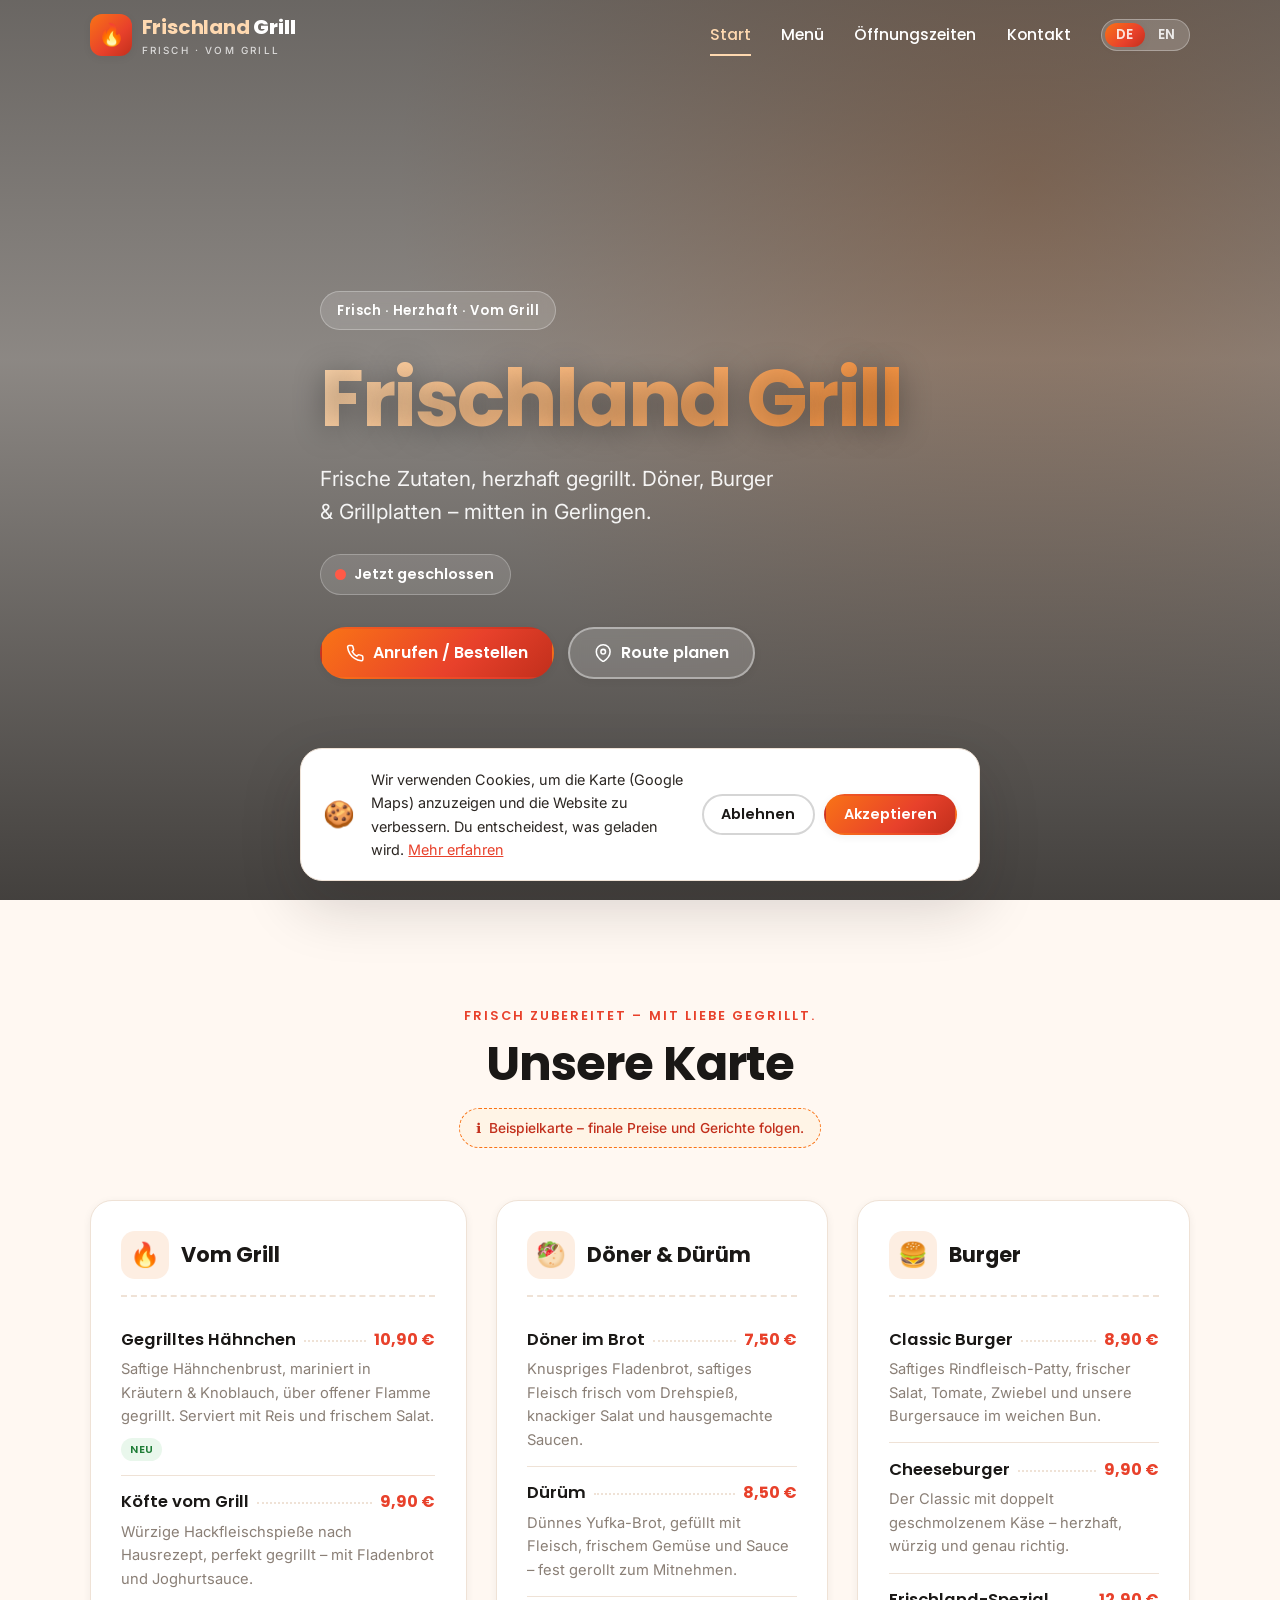
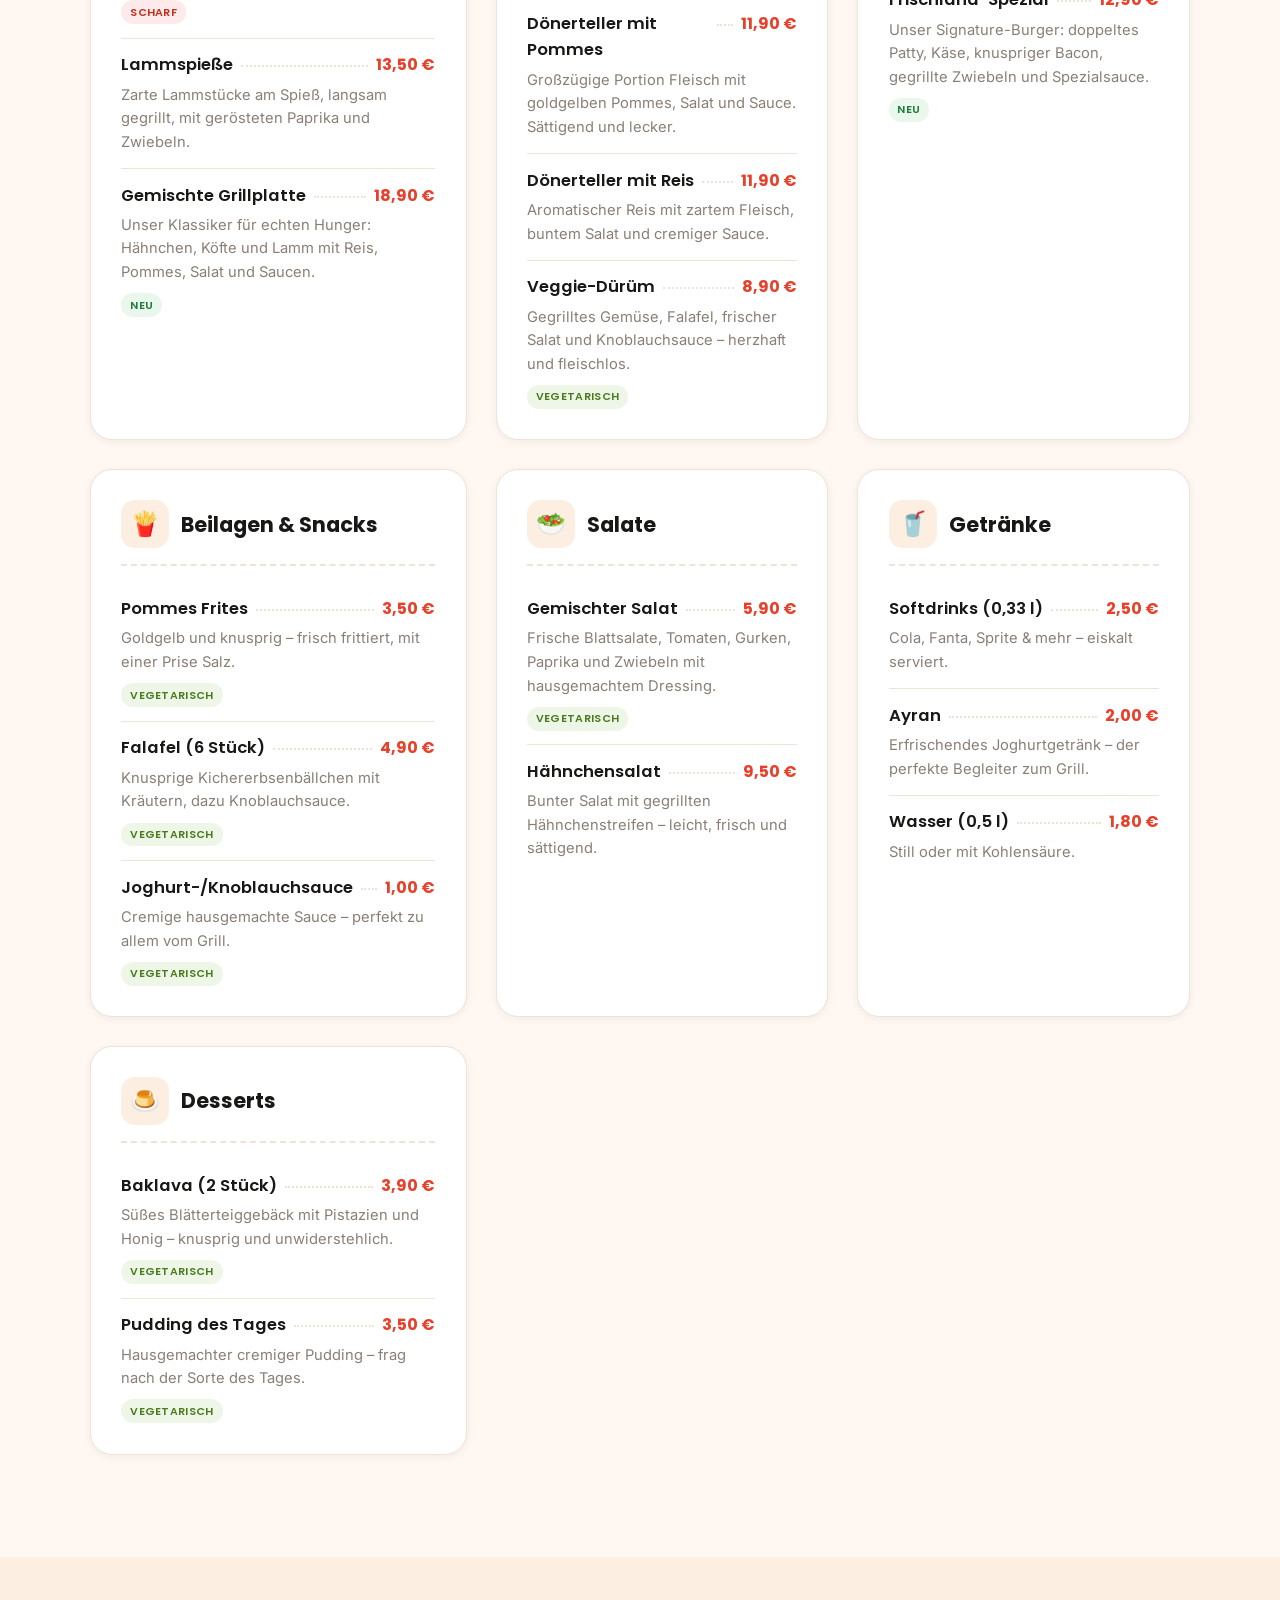
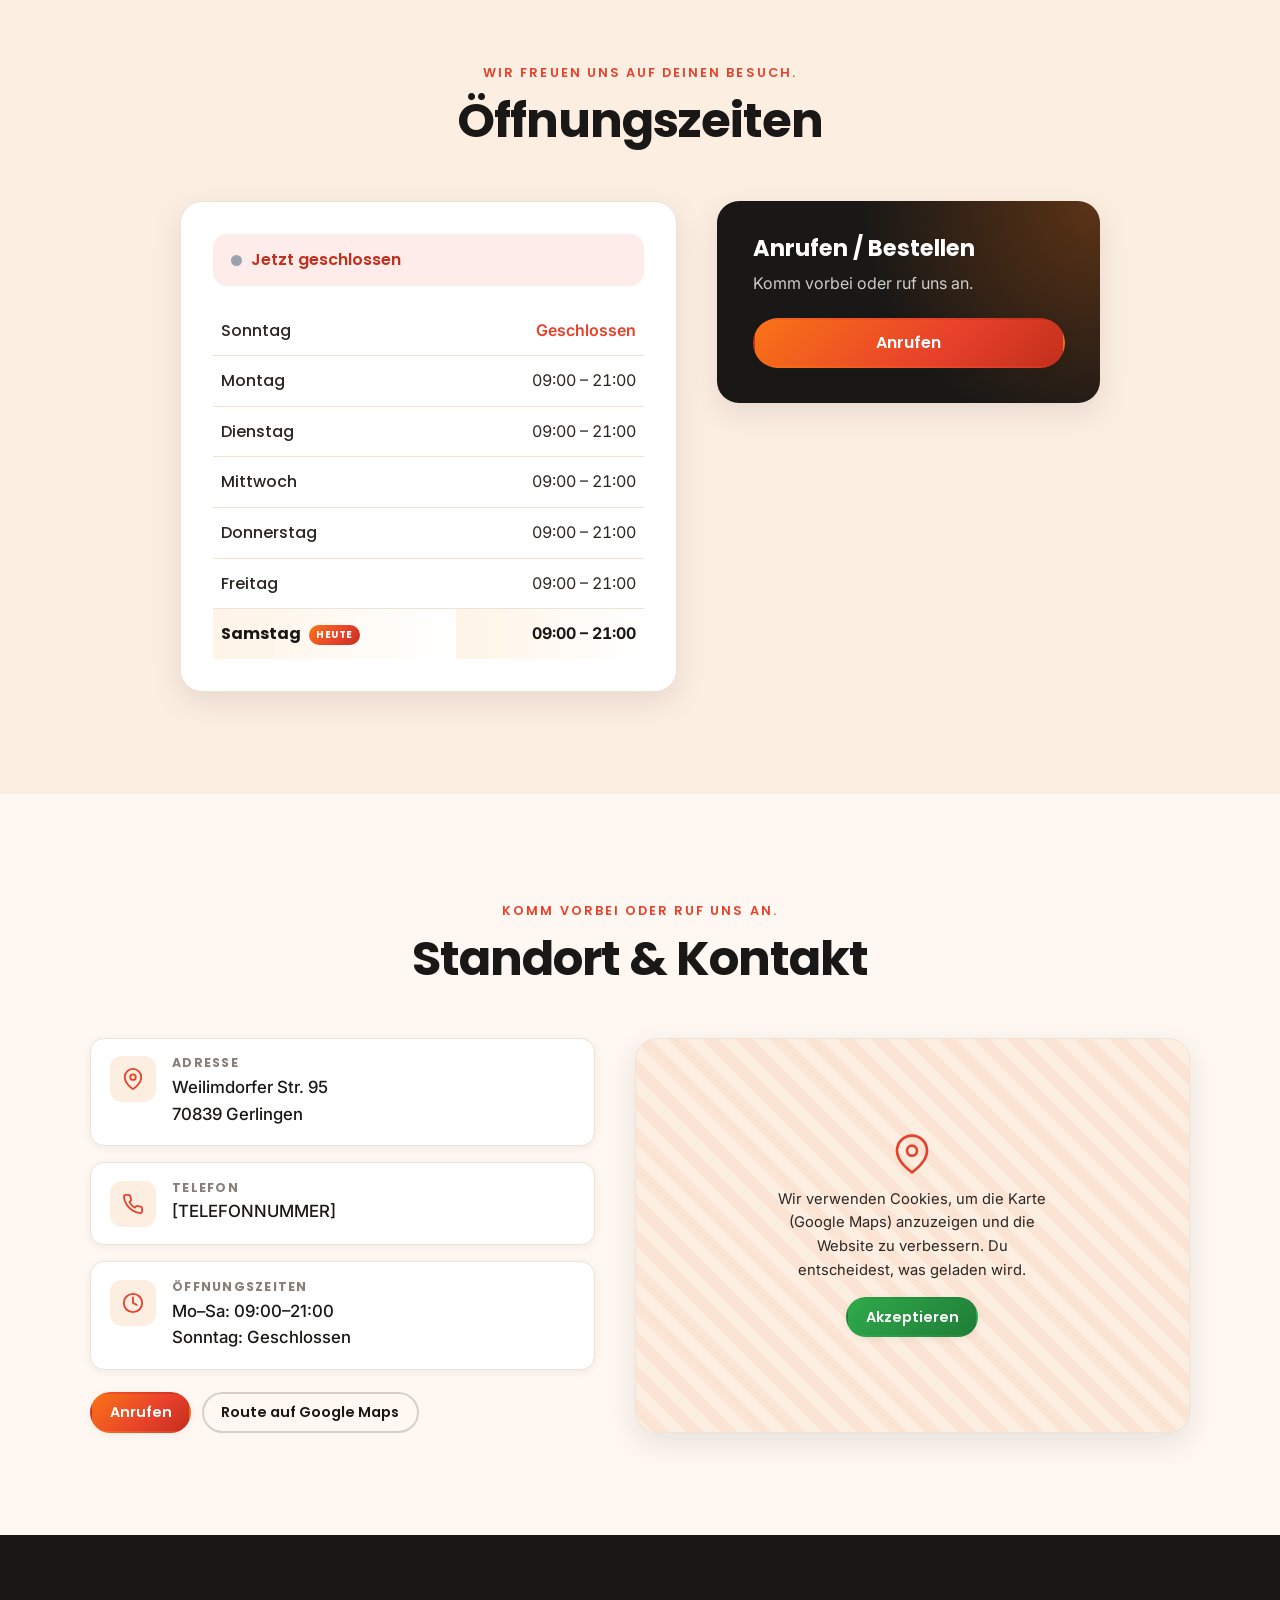
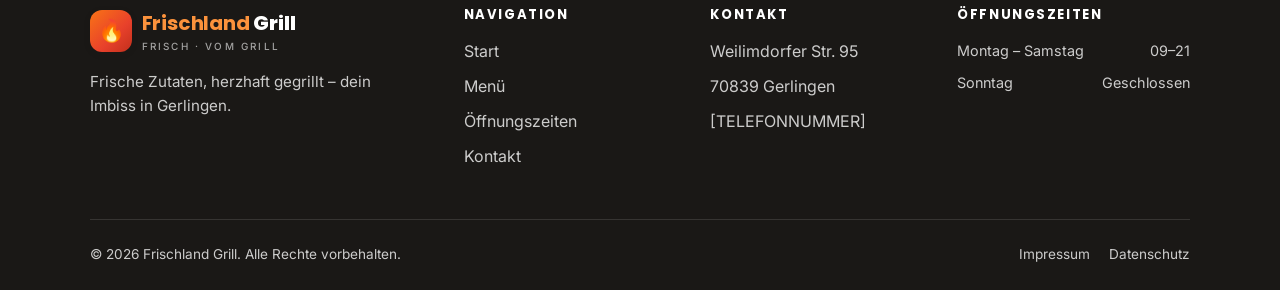
==== index.html @ 5d2b7623 "feat: Frischland Grill One-Page-Website (DE/EN, Menü, Öffnungszeiten, Kontakt, Cookie-Banner)" ====
<!DOCTYPE html>
<html lang="de">
  <head>
    <meta charset="UTF-8" />
    <meta name="viewport" content="width=device-width, initial-scale=1.0" />
    <title>Frischland Grill – Frisch & herzhaft vom Grill in Gerlingen</title>
    <meta
      name="description"
      content="Frischland Grill in Gerlingen – frische Zutaten, herzhaft gegrillt. Döner, Burger & Grillplatten. Jetzt entdecken, anrufen oder vorbeikommen."
    />
    <meta name="theme-color" content="#1a1816" />

    <!-- Open Graph -->
    <meta property="og:title" content="Frischland Grill – Gerlingen" />
    <meta
      property="og:description"
      content="Frische Zutaten, herzhaft gegrillt. Döner, Burger & Grillplatten in Gerlingen."
    />
    <meta property="og:type" content="restaurant" />

    <!-- Favicon (Platzhalter-Emoji) -->
    <link
      rel="icon"
      href="data:image/svg+xml,<svg xmlns='http://www.w3.org/2000/svg' viewBox='0 0 100 100'><text y='.9em' font-size='90'>🔥</text></svg>"
    />

    <!-- Fonts -->
    <link rel="preconnect" href="https://fonts.googleapis.com" />
    <link rel="preconnect" href="https://fonts.gstatic.com" crossorigin />
    <link
      href="https://fonts.googleapis.com/css2?family=Poppins:wght@500;600;700;800&family=Inter:wght@400;500;600&display=swap"
      rel="stylesheet"
    />

    <link rel="stylesheet" href="css/styles.css" />
  </head>
  <body>
    <!-- ============================ NAVBAR ============================ -->
    <header class="navbar" id="navbar">
      <div class="navbar__inner">
        <!-- Logo-Platzhalter: später durch <img src="assets/logo/frischland-grill.svg"> ersetzen -->
        <a href="#start" class="brand" aria-label="Frischland Grill – Startseite">
          <span class="brand__mark" aria-hidden="true">🔥</span>
          <span class="brand__text">
            <strong>Frischland</strong> Grill
            <small>Frisch · Vom Grill</small>
          </span>
        </a>

        <div class="nav__menu">
          <nav class="nav-links" id="nav-links" aria-label="Hauptnavigation">
            <a href="#start" class="nav-link" data-spy data-i18n="nav.start">Start</a>
            <a href="#menu" class="nav-link" data-spy data-i18n="nav.menu">Menü</a>
            <a href="#oeffnungszeiten" class="nav-link" data-spy data-i18n="nav.hours">Öffnungszeiten</a>
            <a href="#kontakt" class="nav-link" data-spy data-i18n="nav.contact">Kontakt</a>

            <!-- Sprach-Toggle -->
            <div
              class="lang-switch"
              role="group"
              data-i18n-attr="aria-label:nav.langLabel"
              aria-label="Sprache wechseln"
            >
              <button type="button" class="lang-btn" data-lang-btn="de" aria-pressed="true">DE</button>
              <button type="button" class="lang-btn" data-lang-btn="en" aria-pressed="false">EN</button>
            </div>
          </nav>

          <button
            type="button"
            class="nav-toggle"
            id="nav-toggle"
            aria-expanded="false"
            aria-controls="nav-links"
            data-i18n-attr="aria-label:nav.menuToggle"
            aria-label="Menü öffnen"
          >
            <span></span><span></span><span></span>
          </button>
        </div>
      </div>
    </header>

    <main>
      <!-- ============================ HERO ============================ -->
      <section class="hero" id="start">
        <div class="hero__bg" role="img" aria-label="Saftiges Grillfleisch über offener Flamme"></div>
        <div class="hero__overlay"></div>

        <div class="container hero__inner">
          <span class="hero__badge" data-i18n="hero.badge">Frisch · Herzhaft · Vom Grill</span>
          <h1 class="hero__title">
            <span data-i18n="hero.title">Frischland Grill</span>
          </h1>
          <p class="hero__subtitle" data-i18n="hero.subtitle">
            Frische Zutaten, herzhaft gegrillt. Döner, Burger & Grillplatten – mitten in Gerlingen.
          </p>

          <!-- Live-Status -->
          <div class="status-pill is-closed" data-live-status>
            <span class="status-dot" aria-hidden="true"></span>
            <span class="status-label">Status</span>
          </div>

          <div class="hero__actions">
            <a href="tel:" class="btn btn--fire" data-phone-link>
              <svg class="btn__icon" viewBox="0 0 24 24" fill="none" stroke="currentColor" stroke-width="2" stroke-linecap="round" stroke-linejoin="round" aria-hidden="true">
                <path d="M22 16.92v3a2 2 0 0 1-2.18 2 19.79 19.79 0 0 1-8.63-3.07 19.5 19.5 0 0 1-6-6 19.79 19.79 0 0 1-3.07-8.67A2 2 0 0 1 4.11 2h3a2 2 0 0 1 2 1.72c.13.96.36 1.9.7 2.81a2 2 0 0 1-.45 2.11L8.09 9.91a16 16 0 0 0 6 6l1.27-1.27a2 2 0 0 1 2.11-.45c.91.34 1.85.57 2.81.7A2 2 0 0 1 22 16.92z"/>
              </svg>
              <span data-i18n="hero.callBtn">Anrufen / Bestellen</span>
            </a>
            <a href="#" class="btn btn--light" data-maps-link target="_blank" rel="noopener">
              <svg class="btn__icon" viewBox="0 0 24 24" fill="none" stroke="currentColor" stroke-width="2" stroke-linecap="round" stroke-linejoin="round" aria-hidden="true">
                <path d="M21 10c0 7-9 13-9 13s-9-6-9-13a9 9 0 0 1 18 0z"/>
                <circle cx="12" cy="10" r="3"/>
              </svg>
              <span data-i18n="hero.routeBtn">Route planen</span>
            </a>
          </div>
        </div>

        <a href="#menu" class="hero__scroll" aria-hidden="true">⌄</a>
      </section>

      <!-- ============================ MENU ============================ -->
      <section class="section" id="menu">
        <div class="container">
          <div class="section__head" data-reveal>
            <span class="section__eyebrow" data-i18n="menu.subtitle">Frisch zubereitet</span>
            <h2 class="section__title" data-i18n="menu.title">Unsere Karte</h2>
            <div>
              <span class="menu-note">
                <span aria-hidden="true">ℹ️</span>
                <span data-i18n="menu.placeholderNote">Beispielkarte – finale Preise und Gerichte folgen.</span>
              </span>
            </div>
          </div>

          <!-- Menü wird aus js/menu-data.js gerendert -->
          <div class="menu-grid" id="menu-grid"></div>
        </div>
      </section>

      <!-- ====================== OPENING HOURS ======================= -->
      <section class="section section--alt" id="oeffnungszeiten">
        <div class="container">
          <div class="section__head" data-reveal>
            <span class="section__eyebrow" data-i18n="hours.subtitle">Wir freuen uns auf dich</span>
            <h2 class="section__title" data-i18n="hours.title">Öffnungszeiten</h2>
          </div>

          <div class="hours-wrap">
            <div class="hours-card" data-reveal>
              <!-- Live-Status-Banner -->
              <div class="hours-status-banner is-closed" data-live-status>
                <span class="status-dot" aria-hidden="true"></span>
                <span class="status-label">Status</span>
              </div>

              <table class="hours-table">
                <tbody id="hours-tbody"></tbody>
              </table>
            </div>

            <aside class="hours-aside" data-reveal>
              <h3 data-i18n="hero.callBtn">Anrufen / Bestellen</h3>
              <p data-i18n="contact.subtitle">Komm vorbei oder ruf uns an.</p>
              <a href="tel:" class="btn btn--fire" data-phone-link>
                <span data-i18n="contact.callBtn">Anrufen</span>
              </a>
              <a href="#" class="btn btn--whatsapp" data-whatsapp target="_blank" rel="noopener">
                <svg class="btn__icon" viewBox="0 0 24 24" fill="currentColor" aria-hidden="true">
                  <path d="M17.5 14.4c-.3-.2-1.7-.8-2-.9-.3-.1-.5-.2-.6.2-.2.3-.7.9-.8 1-.2.2-.3.2-.6.1-.3-.2-1.2-.5-2.3-1.4-.9-.8-1.4-1.7-1.6-2-.2-.3 0-.5.1-.6l.5-.5c.1-.2.2-.3.3-.5.1-.2 0-.4 0-.5L9.3 6.9c-.2-.5-.4-.4-.6-.4h-.5c-.2 0-.5.1-.7.3-.2.3-.9.9-.9 2.2s.9 2.5 1 2.7c.1.2 1.8 2.8 4.4 3.9.6.3 1.1.4 1.5.5.6.2 1.2.2 1.6.1.5-.1 1.7-.7 1.9-1.3.2-.7.2-1.2.2-1.3-.1-.1-.3-.2-.6-.3M12 2a10 10 0 0 0-8.6 15l-1.3 4.7 4.8-1.3A10 10 0 1 0 12 2"/>
                </svg>
                <span data-i18n="contact.whatsappBtn">WhatsApp</span>
              </a>
            </aside>
          </div>
        </div>
      </section>

      <!-- ========================== CONTACT ========================= -->
      <section class="section" id="kontakt">
        <div class="container">
          <div class="section__head" data-reveal>
            <span class="section__eyebrow" data-i18n="contact.subtitle">Komm vorbei</span>
            <h2 class="section__title" data-i18n="contact.title">Standort & Kontakt</h2>
          </div>

          <div class="contact-grid">
            <div class="contact-info" data-reveal>
              <div class="contact-item">
                <span class="contact-item__icon" aria-hidden="true">
                  <svg viewBox="0 0 24 24" fill="none" stroke="currentColor" stroke-width="2" stroke-linecap="round" stroke-linejoin="round">
                    <path d="M21 10c0 7-9 13-9 13s-9-6-9-13a9 9 0 0 1 18 0z"/><circle cx="12" cy="10" r="3"/>
                  </svg>
                </span>
                <div>
                  <h4 data-i18n="contact.addressTitle">Adresse</h4>
                  <p>Weilimdorfer Str. 95<br />70839 Gerlingen</p>
                </div>
              </div>

              <div class="contact-item">
                <span class="contact-item__icon" aria-hidden="true">
                  <svg viewBox="0 0 24 24" fill="none" stroke="currentColor" stroke-width="2" stroke-linecap="round" stroke-linejoin="round">
                    <path d="M22 16.92v3a2 2 0 0 1-2.18 2 19.79 19.79 0 0 1-8.63-3.07 19.5 19.5 0 0 1-6-6 19.79 19.79 0 0 1-3.07-8.67A2 2 0 0 1 4.11 2h3a2 2 0 0 1 2 1.72c.13.96.36 1.9.7 2.81a2 2 0 0 1-.45 2.11L8.09 9.91a16 16 0 0 0 6 6l1.27-1.27a2 2 0 0 1 2.11-.45c.91.34 1.85.57 2.81.7A2 2 0 0 1 22 16.92z"/>
                  </svg>
                </span>
                <div>
                  <h4 data-i18n="contact.phoneTitle">Telefon</h4>
                  <p><a href="tel:" data-phone-link><span data-phone-text>[TELEFONNUMMER]</span></a></p>
                </div>
              </div>

              <div class="contact-item">
                <span class="contact-item__icon" aria-hidden="true">
                  <svg viewBox="0 0 24 24" fill="none" stroke="currentColor" stroke-width="2" stroke-linecap="round" stroke-linejoin="round">
                    <circle cx="12" cy="12" r="10"/><polyline points="12 6 12 12 16 14"/>
                  </svg>
                </span>
                <div>
                  <h4 data-i18n="contact.hoursTitle">Öffnungszeiten</h4>
                  <p>Mo–Sa: 09:00–21:00<br /><span data-i18n="hours.day.0">Sonntag</span>: <span data-i18n="hours.closed">Geschlossen</span></p>
                </div>
              </div>

              <div class="contact-actions">
                <a href="tel:" class="btn btn--fire btn--sm" data-phone-link>
                  <span data-i18n="contact.callBtn">Anrufen</span>
                </a>
                <a href="#" class="btn btn--whatsapp btn--sm" data-whatsapp target="_blank" rel="noopener">
                  <span data-i18n="contact.whatsappBtn">WhatsApp</span>
                </a>
                <a href="#" class="btn btn--ghost btn--sm" data-maps-link target="_blank" rel="noopener">
                  <span data-i18n="contact.routeBtn">Route auf Google Maps</span>
                </a>
              </div>
            </div>

            <!-- Karte: lädt erst nach Cookie-Zustimmung -->
            <div class="map-frame" data-reveal>
              <div
                class="map-placeholder-inner"
                id="map-placeholder"
                data-map-src="https://www.google.com/maps?q=Weilimdorfer+Str.+95,+70839+Gerlingen&output=embed"
              >
                <svg viewBox="0 0 24 24" fill="none" stroke="currentColor" stroke-width="1.6" stroke-linecap="round" stroke-linejoin="round">
                  <path d="M21 10c0 7-9 13-9 13s-9-6-9-13a9 9 0 0 1 18 0z"/><circle cx="12" cy="10" r="3"/>
                </svg>
                <p data-i18n="cookie.text">
                  Wir verwenden Cookies, um die Karte (Google Maps) anzuzeigen.
                </p>
                <button type="button" class="btn btn--fresh btn--sm" data-load-map>
                  <span data-i18n="cookie.accept">Karte laden</span>
                </button>
              </div>
            </div>
          </div>
        </div>
      </section>
    </main>

    <!-- ============================ FOOTER ============================ -->
    <footer class="footer">
      <div class="container">
        <div class="footer__grid">
          <div class="footer__col">
            <a href="#start" class="brand">
              <span class="brand__mark" aria-hidden="true">🔥</span>
              <span class="brand__text">
                <strong>Frischland</strong> Grill
                <small>Frisch · Vom Grill</small>
              </span>
            </a>
            <p class="footer__tagline" data-i18n="footer.tagline">
              Frische Zutaten, herzhaft gegrillt – dein Imbiss in Gerlingen.
            </p>
          </div>

          <div class="footer__col">
            <h4 data-i18n="footer.navTitle">Navigation</h4>
            <ul>
              <li><a href="#start" data-i18n="nav.start">Start</a></li>
              <li><a href="#menu" data-i18n="nav.menu">Menü</a></li>
              <li><a href="#oeffnungszeiten" data-i18n="nav.hours">Öffnungszeiten</a></li>
              <li><a href="#kontakt" data-i18n="nav.contact">Kontakt</a></li>
            </ul>
          </div>

          <div class="footer__col">
            <h4 data-i18n="footer.contactTitle">Kontakt</h4>
            <ul>
              <li>Weilimdorfer Str. 95</li>
              <li>70839 Gerlingen</li>
              <li><a href="tel:" data-phone-link><span data-phone-text>[TELEFONNUMMER]</span></a></li>
            </ul>
          </div>

          <div class="footer__col">
            <h4 data-i18n="footer.hoursTitle">Öffnungszeiten</h4>
            <ul class="footer__hours">
              <li><span><span data-i18n="hours.day.1">Montag</span> – <span data-i18n="hours.day.6">Samstag</span></span><span>09–21</span></li>
              <li><span data-i18n="hours.day.0">Sonntag</span><span data-i18n="hours.closed">Geschlossen</span></li>
            </ul>
          </div>
        </div>

        <div class="footer__bottom">
          <span>© <span data-year>2026</span> Frischland Grill. <span data-i18n="footer.rights">Alle Rechte vorbehalten.</span></span>
          <nav class="footer__legal-links" aria-label="Rechtliches">
            <a href="impressum.html" data-i18n="footer.imprint">Impressum</a>
            <a href="datenschutz.html" data-i18n="footer.privacy">Datenschutz</a>
          </nav>
        </div>
      </div>
    </footer>

    <!-- ========================= COOKIE BANNER ======================= -->
    <div
      class="cookie-banner"
      id="cookie-banner"
      role="dialog"
      aria-live="polite"
      aria-label="Cookie-Hinweis"
      hidden
    >
      <span class="cookie-banner__icon" aria-hidden="true">🍪</span>
      <p class="cookie-banner__text">
        <span data-i18n="cookie.text">Wir verwenden Cookies, um die Karte (Google Maps) anzuzeigen und die Website zu verbessern.</span>
        <a href="datenschutz.html" data-i18n="cookie.more">Mehr erfahren</a>
      </p>
      <div class="cookie-banner__actions">
        <button type="button" class="btn btn--ghost btn--sm" data-cookie-decline data-i18n="cookie.decline">Ablehnen</button>
        <button type="button" class="btn btn--fire btn--sm" data-cookie-accept data-i18n="cookie.accept">Akzeptieren</button>
      </div>
    </div>

    <!-- Scripts: Daten zuerst, dann Logik -->
    <script src="js/config.js"></script>
    <script src="js/translations.js"></script>
    <script src="js/menu-data.js"></script>
    <script src="js/main.js"></script>
  </body>
</html>
---- css/styles.css ----
/* =====================================================================
   FRISCHLAND GRILL – Stylesheet
   ---------------------------------------------------------------------
   Farbwelt: Feuer-Rot/Orange + frisches Grün + Anthrazit/Holzkohle
   Mobile-First, responsive, dezente Animationen.
   ===================================================================== */

/* ----------------------------- Tokens ----------------------------- */
:root {
  /* Farben */
  --fire: #e8412b;          /* kräftiges Grill-Rot */
  --fire-dark: #c22f1c;
  --ember: #f97316;         /* Orange / Glut */
  --ember-soft: #fb923c;
  --fresh: #2faa4b;         /* frisches Grün */
  --fresh-dark: #1f7d37;
  --charcoal: #1a1816;      /* Holzkohle / Anthrazit */
  --charcoal-2: #26221f;
  --ink: #2b2622;           /* Fließtext dunkel */
  --cream: #fff8f2;         /* warmer Hintergrund */
  --cream-2: #fdeee2;
  --paper: #ffffff;
  --muted: #8a7f76;
  --line: #efe2d6;

  /* Effekte */
  --grad-fire: linear-gradient(135deg, var(--ember) 0%, var(--fire) 60%, var(--fire-dark) 100%);
  --grad-fresh: linear-gradient(135deg, var(--fresh) 0%, var(--fresh-dark) 100%);
  --shadow-sm: 0 2px 8px rgba(26, 24, 22, 0.06);
  --shadow-md: 0 10px 30px rgba(26, 24, 22, 0.10);
  --shadow-lg: 0 24px 60px rgba(26, 24, 22, 0.18);

  --radius: 14px;
  --radius-lg: 22px;
  --maxw: 1180px;

  --font-display: "Poppins", system-ui, -apple-system, "Segoe UI", sans-serif;
  --font-body: "Inter", system-ui, -apple-system, "Segoe UI", Roboto, sans-serif;

  --nav-h: 70px;
}

/* ----------------------------- Reset ------------------------------ */
*,
*::before,
*::after {
  box-sizing: border-box;
}

* {
  margin: 0;
}

html {
  scroll-behavior: smooth;
  scroll-padding-top: var(--nav-h);
  -webkit-text-size-adjust: 100%;
}

body {
  font-family: var(--font-body);
  color: var(--ink);
  background: var(--cream);
  line-height: 1.6;
  overflow-x: hidden;
}

body.nav-open {
  overflow: hidden;
}

img {
  max-width: 100%;
  display: block;
}

a {
  color: inherit;
  text-decoration: none;
}

h1,
h2,
h3,
h4 {
  font-family: var(--font-display);
  line-height: 1.15;
  font-weight: 700;
  color: var(--charcoal);
}

ul {
  list-style: none;
  padding: 0;
}

:focus-visible {
  outline: 3px solid var(--ember);
  outline-offset: 2px;
  border-radius: 4px;
}

/* ----------------------------- Layout ----------------------------- */
.container {
  width: 100%;
  max-width: var(--maxw);
  margin-inline: auto;
  padding-inline: clamp(1.1rem, 4vw, 2.5rem);
}

.section {
  padding-block: clamp(3.5rem, 8vw, 6.5rem);
}

.section--alt {
  background: var(--cream-2);
}

.section__head {
  text-align: center;
  max-width: 640px;
  margin-inline: auto;
  margin-bottom: clamp(2rem, 5vw, 3.25rem);
}

.section__eyebrow {
  display: inline-block;
  font-family: var(--font-display);
  font-weight: 600;
  font-size: 0.8rem;
  letter-spacing: 0.16em;
  text-transform: uppercase;
  color: var(--fire);
  margin-bottom: 0.6rem;
}

.section__title {
  font-size: clamp(1.9rem, 5vw, 3rem);
  letter-spacing: -0.02em;
}

.section__subtitle {
  margin-top: 0.75rem;
  color: var(--muted);
  font-size: clamp(1rem, 2.4vw, 1.15rem);
}

/* ----------------------------- Buttons ---------------------------- */
.btn {
  --btn-bg: var(--charcoal);
  --btn-fg: #fff;
  display: inline-flex;
  align-items: center;
  justify-content: center;
  gap: 0.55rem;
  font-family: var(--font-display);
  font-weight: 600;
  font-size: 1rem;
  line-height: 1;
  padding: 0.95rem 1.5rem;
  border-radius: 999px;
  border: 2px solid transparent;
  background: var(--btn-bg);
  color: var(--btn-fg);
  cursor: pointer;
  transition: transform 0.18s ease, box-shadow 0.18s ease,
    background 0.18s ease, color 0.18s ease;
  box-shadow: var(--shadow-sm);
  white-space: nowrap;
}

.btn:hover {
  transform: translateY(-2px);
  box-shadow: var(--shadow-md);
}

.btn:active {
  transform: translateY(0);
}

.btn--fire {
  --btn-bg: transparent;
  background-image: var(--grad-fire);
  color: #fff;
}

.btn--fresh {
  background: var(--grad-fresh);
  color: #fff;
}

.btn--ghost {
  background: transparent;
  color: var(--charcoal);
  border-color: rgba(26, 24, 22, 0.18);
  box-shadow: none;
}

.btn--ghost:hover {
  border-color: var(--fire);
  color: var(--fire);
}

.btn--light {
  background: rgba(255, 255, 255, 0.16);
  color: #fff;
  border-color: rgba(255, 255, 255, 0.4);
  backdrop-filter: blur(6px);
}

.btn--light:hover {
  background: rgba(255, 255, 255, 0.28);
}

.btn--sm {
  padding: 0.7rem 1.1rem;
  font-size: 0.9rem;
}

.btn--whatsapp {
  background: #25d366;
  color: #fff;
}

.btn__icon {
  width: 1.15em;
  height: 1.15em;
  flex-shrink: 0;
}

/* ----------------------------- Navbar ----------------------------- */
.navbar {
  position: fixed;
  inset: 0 0 auto 0;
  height: var(--nav-h);
  z-index: 100;
  display: flex;
  align-items: center;
  transition: background 0.3s ease, box-shadow 0.3s ease;
  background: transparent;
}

.navbar.is-scrolled {
  background: rgba(255, 248, 242, 0.92);
  backdrop-filter: blur(12px);
  box-shadow: var(--shadow-sm);
  border-bottom: 1px solid var(--line);
}

.navbar__inner {
  display: flex;
  align-items: center;
  justify-content: space-between;
  width: 100%;
  max-width: var(--maxw);
  margin-inline: auto;
  padding-inline: clamp(1.1rem, 4vw, 2.5rem);
}

/* Logo-Platzhalter */
.brand {
  display: inline-flex;
  align-items: center;
  gap: 0.6rem;
  font-family: var(--font-display);
  font-weight: 800;
  font-size: 1.25rem;
  letter-spacing: -0.01em;
  color: var(--charcoal);
}

.brand__mark {
  display: grid;
  place-items: center;
  width: 42px;
  height: 42px;
  border-radius: 12px;
  background: var(--grad-fire);
  color: #fff;
  font-size: 1.35rem;
  box-shadow: var(--shadow-sm);
  flex-shrink: 0;
}

.brand__text strong {
  color: var(--fire);
}

.brand__text small {
  display: block;
  font-family: var(--font-body);
  font-weight: 500;
  font-size: 0.62rem;
  letter-spacing: 0.22em;
  text-transform: uppercase;
  color: var(--muted);
}

/* Auf transparenter Navbar (über Hero) heller Text */
.navbar:not(.is-scrolled) .brand,
.navbar:not(.is-scrolled) .nav-link {
  color: #fff;
}
.navbar:not(.is-scrolled) .brand__text small {
  color: rgba(255, 255, 255, 0.75);
}
.navbar:not(.is-scrolled) .brand__text strong {
  color: #ffd9b0;
}

.nav__menu {
  display: flex;
  align-items: center;
  gap: clamp(1rem, 2.5vw, 2rem);
}

.nav-links {
  display: flex;
  align-items: center;
  gap: clamp(1rem, 2.5vw, 1.9rem);
}

.nav-link {
  position: relative;
  font-family: var(--font-display);
  font-weight: 500;
  font-size: 0.98rem;
  padding: 0.4rem 0;
  transition: color 0.2s ease;
}

.nav-link::after {
  content: "";
  position: absolute;
  left: 0;
  bottom: -2px;
  width: 100%;
  height: 2px;
  background: var(--fire);
  transform: scaleX(0);
  transform-origin: left;
  transition: transform 0.25s ease;
}

.nav-link:hover::after,
.nav-link.is-active::after {
  transform: scaleX(1);
}

.nav-link:hover,
.nav-link.is-active {
  color: var(--fire);
}
.navbar:not(.is-scrolled) .nav-link:hover,
.navbar:not(.is-scrolled) .nav-link.is-active {
  color: #ffd9b0;
}
.navbar:not(.is-scrolled) .nav-link::after {
  background: #ffd9b0;
}

/* Sprach-Toggle */
.lang-switch {
  display: inline-flex;
  align-items: center;
  background: rgba(26, 24, 22, 0.08);
  border-radius: 999px;
  padding: 3px;
  gap: 2px;
}

.navbar:not(.is-scrolled) .lang-switch {
  background: rgba(255, 255, 255, 0.18);
  border: 1px solid rgba(255, 255, 255, 0.3);
}

.lang-btn {
  border: none;
  background: transparent;
  font-family: var(--font-display);
  font-weight: 600;
  font-size: 0.82rem;
  color: var(--ink);
  padding: 0.34rem 0.7rem;
  border-radius: 999px;
  cursor: pointer;
  transition: background 0.2s ease, color 0.2s ease;
  line-height: 1;
}

.navbar:not(.is-scrolled) .lang-btn {
  color: rgba(255, 255, 255, 0.85);
}

.lang-btn.is-active {
  background: var(--grad-fire);
  color: #fff;
  box-shadow: var(--shadow-sm);
}

/* Hamburger */
.nav-toggle {
  display: none;
  flex-direction: column;
  justify-content: center;
  gap: 5px;
  width: 44px;
  height: 44px;
  border: none;
  background: transparent;
  cursor: pointer;
  padding: 0;
  z-index: 110;
}

.nav-toggle span {
  display: block;
  width: 26px;
  height: 3px;
  border-radius: 3px;
  background: var(--charcoal);
  transition: transform 0.3s ease, opacity 0.2s ease, background 0.2s ease;
  margin-inline: auto;
}

.navbar:not(.is-scrolled) .nav-toggle span {
  background: #fff;
}

.nav-toggle.is-open span:nth-child(1) {
  transform: translateY(8px) rotate(45deg);
}
.nav-toggle.is-open span:nth-child(2) {
  opacity: 0;
}
.nav-toggle.is-open span:nth-child(3) {
  transform: translateY(-8px) rotate(-45deg);
}

/* ----------------------------- Hero ------------------------------- */
.hero {
  position: relative;
  min-height: 100svh;
  display: flex;
  align-items: center;
  color: #fff;
  padding-top: var(--nav-h);
  overflow: hidden;
}

.hero__bg {
  position: absolute;
  inset: 0;
  z-index: -2;
  background-image: url("https://images.unsplash.com/photo-1555939594-58d7cb561ad1?auto=format&fit=crop&w=1600&q=80");
  background-size: cover;
  background-position: center;
  transform: scale(1.05);
}

.hero__overlay {
  position: absolute;
  inset: 0;
  z-index: -1;
  background: linear-gradient(
      180deg,
      rgba(26, 24, 22, 0.65) 0%,
      rgba(26, 24, 22, 0.5) 40%,
      rgba(26, 24, 22, 0.82) 100%
    ),
    radial-gradient(
      circle at 80% 20%,
      rgba(249, 115, 22, 0.35) 0%,
      transparent 50%
    );
}

.hero__inner {
  max-width: 720px;
  padding-block: clamp(2.5rem, 6vw, 4rem);
}

.hero__badge {
  display: inline-flex;
  align-items: center;
  gap: 0.5rem;
  background: rgba(255, 255, 255, 0.14);
  border: 1px solid rgba(255, 255, 255, 0.28);
  backdrop-filter: blur(8px);
  border-radius: 999px;
  padding: 0.5rem 1rem;
  font-family: var(--font-display);
  font-weight: 600;
  font-size: 0.82rem;
  letter-spacing: 0.04em;
  margin-bottom: 1.4rem;
}

.hero__title {
  color: #fff;
  font-size: clamp(2.6rem, 9vw, 5rem);
  letter-spacing: -0.03em;
  text-shadow: 0 4px 30px rgba(0, 0, 0, 0.35);
}

.hero__title span {
  background: linear-gradient(120deg, #ffd9b0, var(--ember-soft));
  -webkit-background-clip: text;
  background-clip: text;
  color: transparent;
}

.hero__subtitle {
  margin-top: 1.1rem;
  font-size: clamp(1.05rem, 2.7vw, 1.3rem);
  color: rgba(255, 255, 255, 0.92);
  max-width: 36ch;
}

.hero__actions {
  display: flex;
  flex-wrap: wrap;
  gap: 0.85rem;
  margin-top: 2rem;
}

/* Live-Status-Pill */
.status-pill {
  display: inline-flex;
  align-items: center;
  gap: 0.55rem;
  margin-top: 1.6rem;
  padding: 0.5rem 1rem 0.5rem 0.85rem;
  border-radius: 999px;
  background: rgba(255, 255, 255, 0.12);
  border: 1px solid rgba(255, 255, 255, 0.25);
  font-family: var(--font-display);
  font-weight: 600;
  font-size: 0.9rem;
}

.status-dot {
  width: 11px;
  height: 11px;
  border-radius: 50%;
  background: #9ca3af;
  position: relative;
  flex-shrink: 0;
}

.status-pill.is-open .status-dot {
  background: #34d058;
  box-shadow: 0 0 0 0 rgba(52, 208, 88, 0.7);
  animation: pulse 2s infinite;
}

.status-pill.is-closed .status-dot {
  background: #ff5a47;
}

@keyframes pulse {
  0% {
    box-shadow: 0 0 0 0 rgba(52, 208, 88, 0.6);
  }
  70% {
    box-shadow: 0 0 0 9px rgba(52, 208, 88, 0);
  }
  100% {
    box-shadow: 0 0 0 0 rgba(52, 208, 88, 0);
  }
}

.hero__scroll {
  position: absolute;
  bottom: 1.4rem;
  left: 50%;
  transform: translateX(-50%);
  color: rgba(255, 255, 255, 0.7);
  font-size: 1.4rem;
  animation: bounce 2.4s infinite;
}

@keyframes bounce {
  0%,
  100% {
    transform: translate(-50%, 0);
  }
  50% {
    transform: translate(-50%, 8px);
  }
}

/* ----------------------------- Menu ------------------------------- */
.menu-note {
  display: inline-flex;
  align-items: center;
  gap: 0.5rem;
  margin-top: 1rem;
  padding: 0.5rem 1rem;
  border-radius: 999px;
  background: #fff4e6;
  border: 1px dashed var(--ember);
  color: var(--fire-dark);
  font-size: 0.86rem;
  font-weight: 500;
}

.menu-grid {
  display: grid;
  grid-template-columns: 1fr;
  gap: clamp(1.2rem, 3vw, 1.8rem);
}

.menu-card {
  background: var(--paper);
  border: 1px solid var(--line);
  border-radius: var(--radius-lg);
  padding: clamp(1.3rem, 3vw, 1.9rem);
  box-shadow: var(--shadow-sm);
  transition: transform 0.25s ease, box-shadow 0.25s ease;
}

.menu-card:hover {
  transform: translateY(-4px);
  box-shadow: var(--shadow-md);
}

.menu-card__header {
  display: flex;
  align-items: center;
  gap: 0.75rem;
  padding-bottom: 1rem;
  margin-bottom: 1rem;
  border-bottom: 2px dashed var(--line);
}

.menu-card__icon {
  display: grid;
  place-items: center;
  width: 48px;
  height: 48px;
  border-radius: 14px;
  background: var(--cream-2);
  font-size: 1.5rem;
  flex-shrink: 0;
}

.menu-card__title {
  font-size: 1.3rem;
}

.menu-item {
  padding-block: 0.85rem;
  border-bottom: 1px solid var(--line);
}

.menu-item:last-child {
  border-bottom: none;
  padding-bottom: 0;
}

.menu-item__head {
  display: flex;
  align-items: baseline;
  gap: 0.5rem;
}

.menu-item__name {
  font-family: var(--font-display);
  font-weight: 600;
  font-size: 1.04rem;
  color: var(--charcoal);
}

.menu-item__dots {
  flex: 1;
  border-bottom: 2px dotted var(--line);
  transform: translateY(-3px);
  min-width: 1rem;
}

.menu-item__price {
  font-family: var(--font-display);
  font-weight: 700;
  color: var(--fire);
  white-space: nowrap;
}

.menu-item__desc {
  margin-top: 0.3rem;
  color: var(--muted);
  font-size: 0.92rem;
  max-width: 52ch;
}

.menu-item__tags {
  display: flex;
  flex-wrap: wrap;
  gap: 0.4rem;
  margin-top: 0.55rem;
}

.menu-tag {
  font-family: var(--font-display);
  font-size: 0.68rem;
  font-weight: 600;
  letter-spacing: 0.03em;
  text-transform: uppercase;
  padding: 0.2rem 0.55rem;
  border-radius: 999px;
}

.menu-tag--new {
  background: #e9f7ec;
  color: var(--fresh-dark);
}
.menu-tag--spicy {
  background: #fdeaea;
  color: var(--fire-dark);
}
.menu-tag--veg {
  background: #eef6e8;
  color: #4a7c1f;
}

/* ------------------------- Opening hours -------------------------- */
.hours-wrap {
  display: grid;
  grid-template-columns: 1fr;
  gap: clamp(1.4rem, 4vw, 2.5rem);
  align-items: start;
  max-width: 920px;
  margin-inline: auto;
}

.hours-card {
  background: var(--paper);
  border: 1px solid var(--line);
  border-radius: var(--radius-lg);
  padding: clamp(1.3rem, 3vw, 2rem);
  box-shadow: var(--shadow-md);
  overflow: hidden;
}

.hours-status-banner {
  display: flex;
  align-items: center;
  gap: 0.6rem;
  padding: 0.85rem 1.1rem;
  border-radius: var(--radius);
  font-family: var(--font-display);
  font-weight: 600;
  margin-bottom: 1.2rem;
}

.hours-status-banner.is-open {
  background: #e9f9ee;
  color: var(--fresh-dark);
}
.hours-status-banner.is-closed {
  background: #fdecea;
  color: var(--fire-dark);
}

.hours-table {
  width: 100%;
  border-collapse: collapse;
}

.hours-table th,
.hours-table td {
  text-align: left;
  padding: 0.75rem 0.5rem;
  border-bottom: 1px solid var(--line);
  font-size: 1rem;
}

.hours-table th {
  font-family: var(--font-display);
  font-weight: 500;
  color: var(--ink);
}

.hours-table td {
  text-align: right;
  font-variant-numeric: tabular-nums;
  color: var(--ink);
}

.hours-table tr:last-child th,
.hours-table tr:last-child td {
  border-bottom: none;
}

.hours-table tr.is-today th,
.hours-table tr.is-today td {
  background: linear-gradient(90deg, #fff4e6, transparent);
  font-weight: 700;
  color: var(--charcoal);
}

.hours-today-tag {
  display: inline-block;
  margin-left: 0.5rem;
  font-family: var(--font-display);
  font-size: 0.62rem;
  font-weight: 700;
  letter-spacing: 0.05em;
  text-transform: uppercase;
  background: var(--grad-fire);
  color: #fff;
  padding: 0.12rem 0.45rem;
  border-radius: 999px;
  vertical-align: middle;
}

.hours-closed {
  color: var(--fire);
  font-weight: 600;
}

.hours-aside {
  color: #fff;
  border-radius: var(--radius-lg);
  padding: clamp(1.5rem, 4vw, 2.2rem);
  box-shadow: var(--shadow-md);
  background: var(--charcoal)
    radial-gradient(circle at 100% 0%, rgba(249, 115, 22, 0.3), transparent 55%);
}

.hours-aside h3 {
  color: #fff;
  font-size: 1.4rem;
  margin-bottom: 0.6rem;
}

.hours-aside p {
  color: rgba(255, 255, 255, 0.78);
  margin-bottom: 1.3rem;
}

.hours-aside .btn {
  width: 100%;
}

.hours-aside .btn + .btn {
  margin-top: 0.65rem;
}

/* ----------------------------- Contact ---------------------------- */
.contact-grid {
  display: grid;
  grid-template-columns: 1fr;
  gap: clamp(1.4rem, 4vw, 2.5rem);
  align-items: stretch;
}

.contact-info {
  display: flex;
  flex-direction: column;
  gap: 1rem;
}

.contact-item {
  display: flex;
  gap: 1rem;
  align-items: flex-start;
  background: var(--paper);
  border: 1px solid var(--line);
  border-radius: var(--radius);
  padding: 1.1rem 1.2rem;
  box-shadow: var(--shadow-sm);
}

.contact-item__icon {
  display: grid;
  place-items: center;
  width: 46px;
  height: 46px;
  border-radius: 12px;
  background: var(--cream-2);
  color: var(--fire);
  flex-shrink: 0;
}

.contact-item__icon svg {
  width: 22px;
  height: 22px;
}

.contact-item h4 {
  font-family: var(--font-display);
  font-size: 0.78rem;
  letter-spacing: 0.1em;
  text-transform: uppercase;
  color: var(--muted);
  margin-bottom: 0.2rem;
}

.contact-item p,
.contact-item a {
  font-size: 1.05rem;
  color: var(--charcoal);
  font-weight: 500;
}

.contact-item a:hover {
  color: var(--fire);
}

.contact-actions {
  display: flex;
  flex-wrap: wrap;
  gap: 0.65rem;
  margin-top: 0.4rem;
}

/* Map */
.map-frame {
  position: relative;
  min-height: 340px;
  border-radius: var(--radius-lg);
  overflow: hidden;
  box-shadow: var(--shadow-md);
  border: 1px solid var(--line);
  background: var(--cream-2);
}

.map-frame iframe {
  width: 100%;
  height: 100%;
  min-height: 340px;
  border: 0;
  display: block;
}

.map-placeholder-inner {
  position: absolute;
  inset: 0;
  display: flex;
  flex-direction: column;
  align-items: center;
  justify-content: center;
  text-align: center;
  gap: 0.9rem;
  padding: 1.5rem;
  background: repeating-linear-gradient(
      45deg,
      #fdeee2,
      #fdeee2 12px,
      #fbe4d3 12px,
      #fbe4d3 24px
    );
}

.map-frame.is-loaded .map-placeholder-inner {
  display: none;
}

.map-placeholder-inner svg {
  width: 40px;
  height: 40px;
  color: var(--fire);
}

.map-placeholder-inner p {
  color: var(--ink);
  font-size: 0.92rem;
  max-width: 30ch;
}

/* ----------------------------- Footer ----------------------------- */
.footer {
  background: var(--charcoal);
  color: rgba(255, 255, 255, 0.78);
  padding-top: clamp(3rem, 6vw, 4.5rem);
}

.footer__grid {
  display: grid;
  grid-template-columns: 1fr;
  gap: 2.2rem;
  padding-bottom: 2.5rem;
  border-bottom: 1px solid rgba(255, 255, 255, 0.12);
}

.footer .brand {
  color: #fff;
  margin-bottom: 0.9rem;
}
.footer .brand__text small {
  color: rgba(255, 255, 255, 0.6);
}
.footer .brand__text strong {
  color: var(--ember-soft);
}

.footer__tagline {
  max-width: 32ch;
  font-size: 0.95rem;
}

.footer__col h4 {
  color: #fff;
  font-size: 0.82rem;
  letter-spacing: 0.12em;
  text-transform: uppercase;
  margin-bottom: 1rem;
}

.footer__col ul li {
  margin-bottom: 0.6rem;
}

.footer__col a:hover {
  color: var(--ember-soft);
}

.footer__hours li {
  display: flex;
  justify-content: space-between;
  gap: 1rem;
  font-size: 0.9rem;
  margin-bottom: 0.45rem;
}

.footer__hours li.is-today {
  color: var(--ember-soft);
  font-weight: 600;
}

.footer__bottom {
  display: flex;
  flex-wrap: wrap;
  gap: 0.8rem 1.5rem;
  justify-content: space-between;
  align-items: center;
  padding-block: 1.5rem;
  font-size: 0.85rem;
}

.footer__legal-links {
  display: flex;
  gap: 1.2rem;
}

.footer__legal-links a:hover {
  color: #fff;
}

/* --------------------------- Cookie banner ------------------------ */
.cookie-banner {
  position: fixed;
  left: 50%;
  bottom: 1.2rem;
  transform: translateX(-50%);
  z-index: 200;
  width: min(680px, calc(100% - 2rem));
  background: var(--paper);
  border: 1px solid var(--line);
  border-radius: var(--radius-lg);
  box-shadow: var(--shadow-lg);
  padding: 1.2rem 1.4rem;
  display: flex;
  flex-wrap: wrap;
  align-items: center;
  gap: 1rem;
  animation: slideUp 0.45s ease;
}

@keyframes slideUp {
  from {
    opacity: 0;
    transform: translate(-50%, 20px);
  }
  to {
    opacity: 1;
    transform: translate(-50%, 0);
  }
}

.cookie-banner[hidden] {
  display: none;
}

.cookie-banner__icon {
  font-size: 1.6rem;
}

.cookie-banner__text {
  flex: 1;
  min-width: 220px;
  font-size: 0.9rem;
  color: var(--ink);
}

.cookie-banner__text a {
  color: var(--fire);
  text-decoration: underline;
}

.cookie-banner__actions {
  display: flex;
  gap: 0.6rem;
  flex-wrap: wrap;
}

/* --------------------------- Legal pages -------------------------- */
.legal-main {
  padding-top: calc(var(--nav-h) + 2.5rem);
  padding-bottom: 4rem;
  min-height: 70vh;
}

.legal-content {
  max-width: 820px;
  margin-inline: auto;
}

.legal-content h1 {
  font-size: clamp(2rem, 5vw, 2.8rem);
  margin-bottom: 1.5rem;
}

.legal-content h2 {
  font-size: 1.3rem;
  margin-top: 2rem;
  margin-bottom: 0.6rem;
  color: var(--fire-dark);
}

.legal-content p,
.legal-content li {
  color: var(--ink);
  margin-bottom: 0.8rem;
  font-size: 0.98rem;
}

.legal-content ul {
  list-style: disc;
  padding-left: 1.3rem;
}

.legal-content .placeholder {
  background: #fff4e6;
  border: 1px dashed var(--ember);
  border-radius: 6px;
  padding: 0.05rem 0.4rem;
  font-weight: 600;
  color: var(--fire-dark);
}

.legal-back {
  display: inline-flex;
  align-items: center;
  gap: 0.4rem;
  margin-bottom: 2rem;
  color: var(--fire);
  font-weight: 600;
}

.legal-back:hover {
  gap: 0.6rem;
}

/* --------------------------- Animations --------------------------- */
[data-reveal] {
  opacity: 0;
  transform: translateY(26px);
  transition: opacity 0.6s ease, transform 0.6s ease;
}

[data-reveal].is-visible {
  opacity: 1;
  transform: none;
}

@media (prefers-reduced-motion: reduce) {
  * {
    animation: none !important;
    scroll-behavior: auto !important;
    transition-duration: 0.01ms !important;
  }
  [data-reveal] {
    opacity: 1;
    transform: none;
  }
}

/* --------------------------- Breakpoints -------------------------- */
@media (min-width: 600px) {
  .footer__grid {
    grid-template-columns: 1.4fr 1fr;
  }
}

@media (min-width: 720px) {
  .menu-grid {
    grid-template-columns: repeat(2, 1fr);
  }
  .contact-grid {
    grid-template-columns: 1fr 1.1fr;
  }
}

@media (min-width: 860px) {
  .hours-wrap {
    grid-template-columns: 1.3fr 1fr;
  }
  .footer__grid {
    grid-template-columns: 1.6fr 1fr 1fr 1.1fr;
  }
}

@media (min-width: 1040px) {
  .menu-grid {
    grid-template-columns: repeat(3, 1fr);
  }
}

/* ---- Mobile navigation (Hamburger) ---- */
@media (max-width: 860px) {
  .nav-toggle {
    display: flex;
  }

  .nav-links {
    position: fixed;
    inset: var(--nav-h) 0 auto 0;
    flex-direction: column;
    align-items: stretch;
    gap: 0;
    background: var(--cream);
    border-bottom: 1px solid var(--line);
    box-shadow: var(--shadow-lg);
    padding: 0.5rem 1.2rem 1.2rem;
    max-height: calc(100svh - var(--nav-h));
    overflow-y: auto;
    transform: translateY(-130%);
    transition: transform 0.35s cubic-bezier(0.4, 0, 0.2, 1);
    visibility: hidden;
  }

  .nav-links.is-open {
    transform: translateY(0);
    visibility: visible;
  }

  /* Im offenen Mobile-Menü immer dunkle Schrift, unabhängig vom Scroll */
  .nav-links .nav-link {
    color: var(--charcoal) !important;
    font-size: 1.1rem;
    padding: 0.95rem 0.4rem;
    border-bottom: 1px solid var(--line);
  }

  .nav-links .nav-link::after {
    display: none;
  }

  .nav-links .nav-link:hover,
  .nav-links .nav-link.is-active {
    color: var(--fire) !important;
  }

  /* Sprach-Toggle innerhalb des Mobile-Menüs */
  .nav-links .lang-switch {
    margin-top: 1rem;
    align-self: flex-start;
    background: rgba(26, 24, 22, 0.08) !important;
    border: none !important;
  }
  .nav-links .lang-btn {
    color: var(--ink) !important;
  }
  .nav-links .lang-btn.is-active {
    color: #fff !important;
  }
}
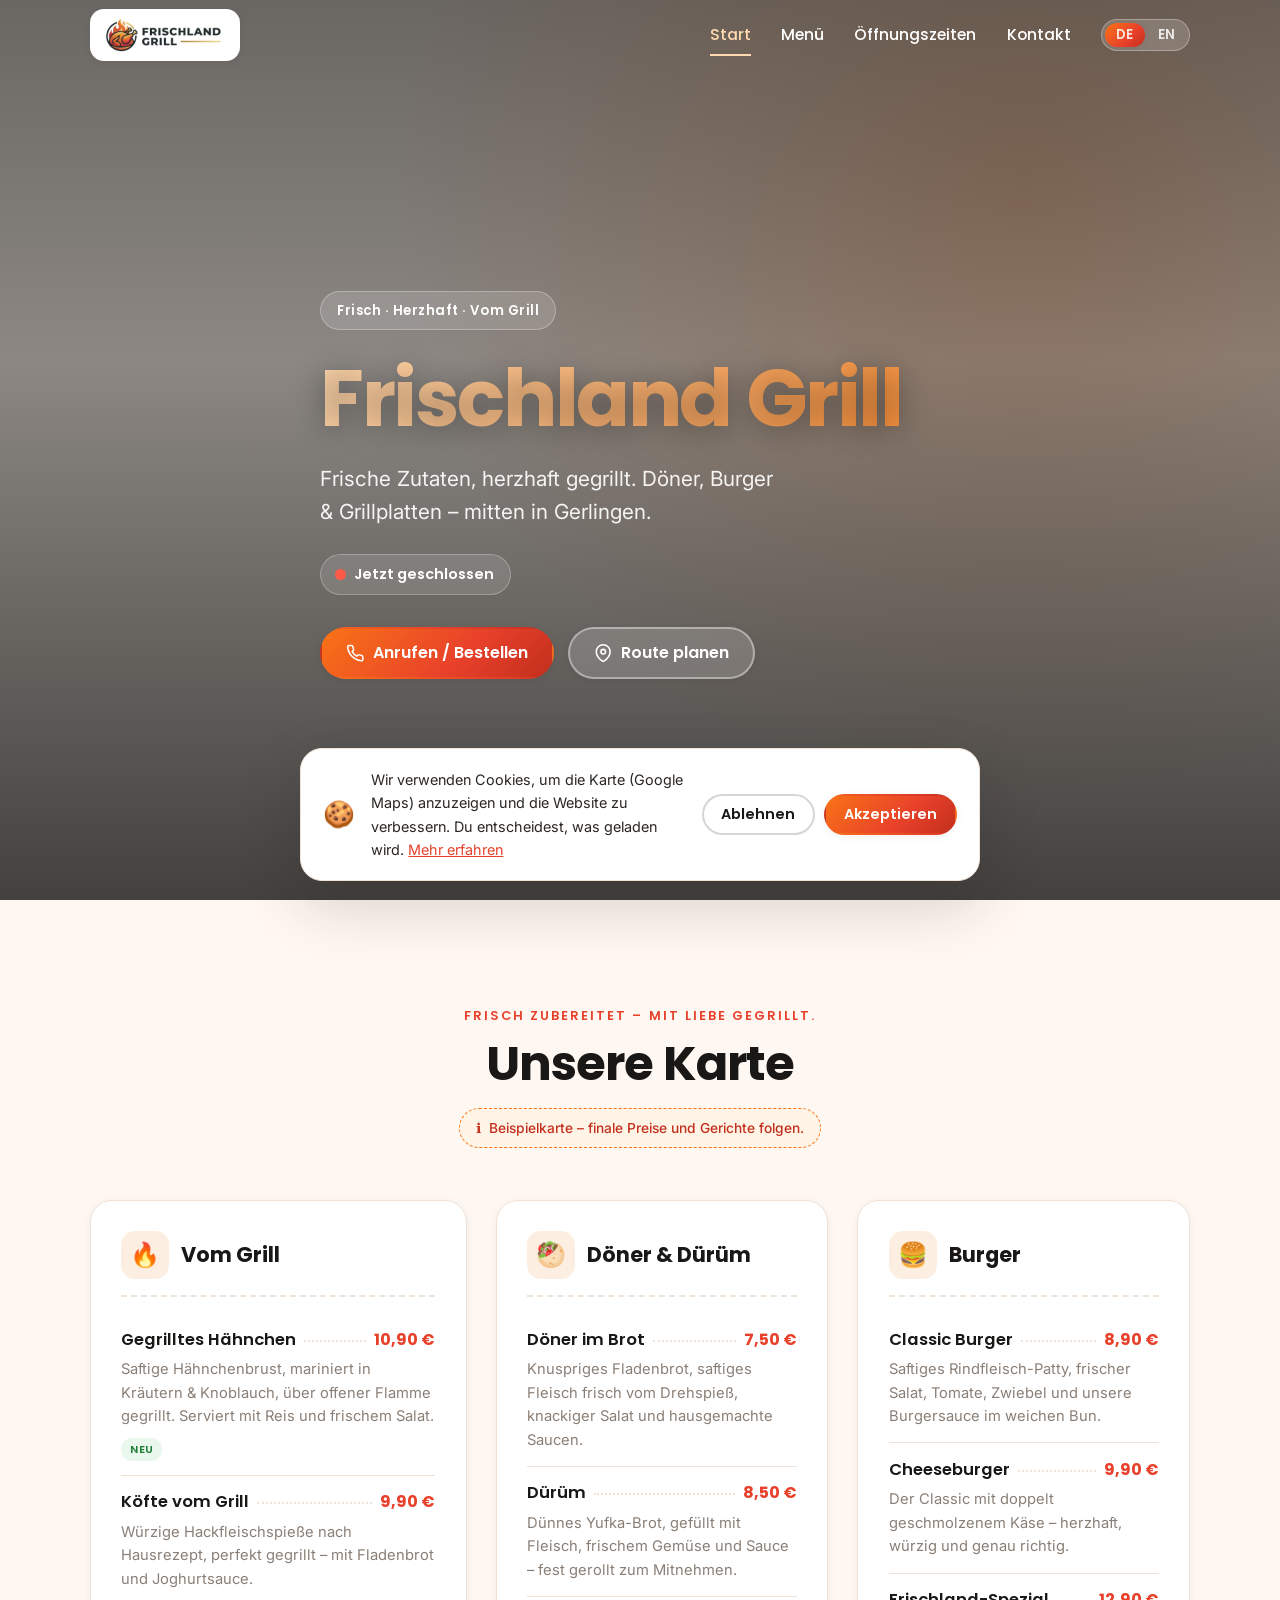
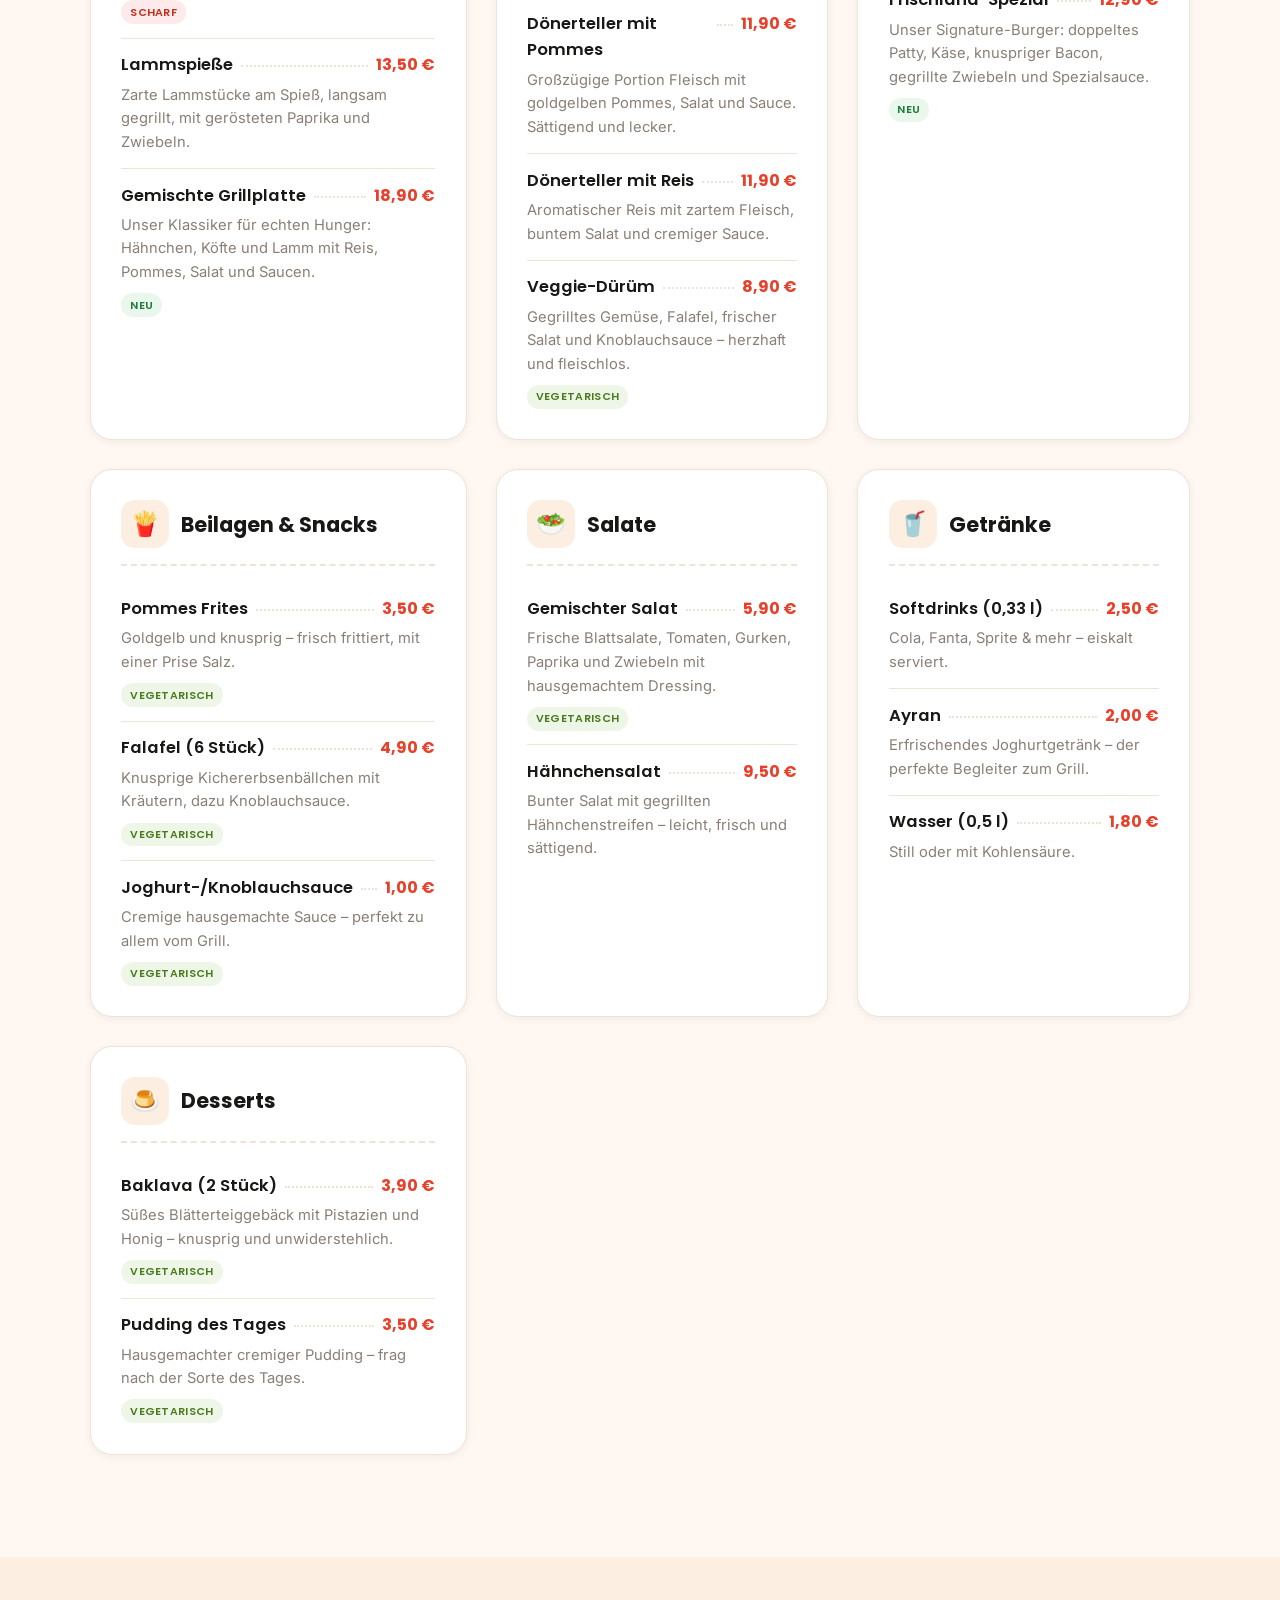
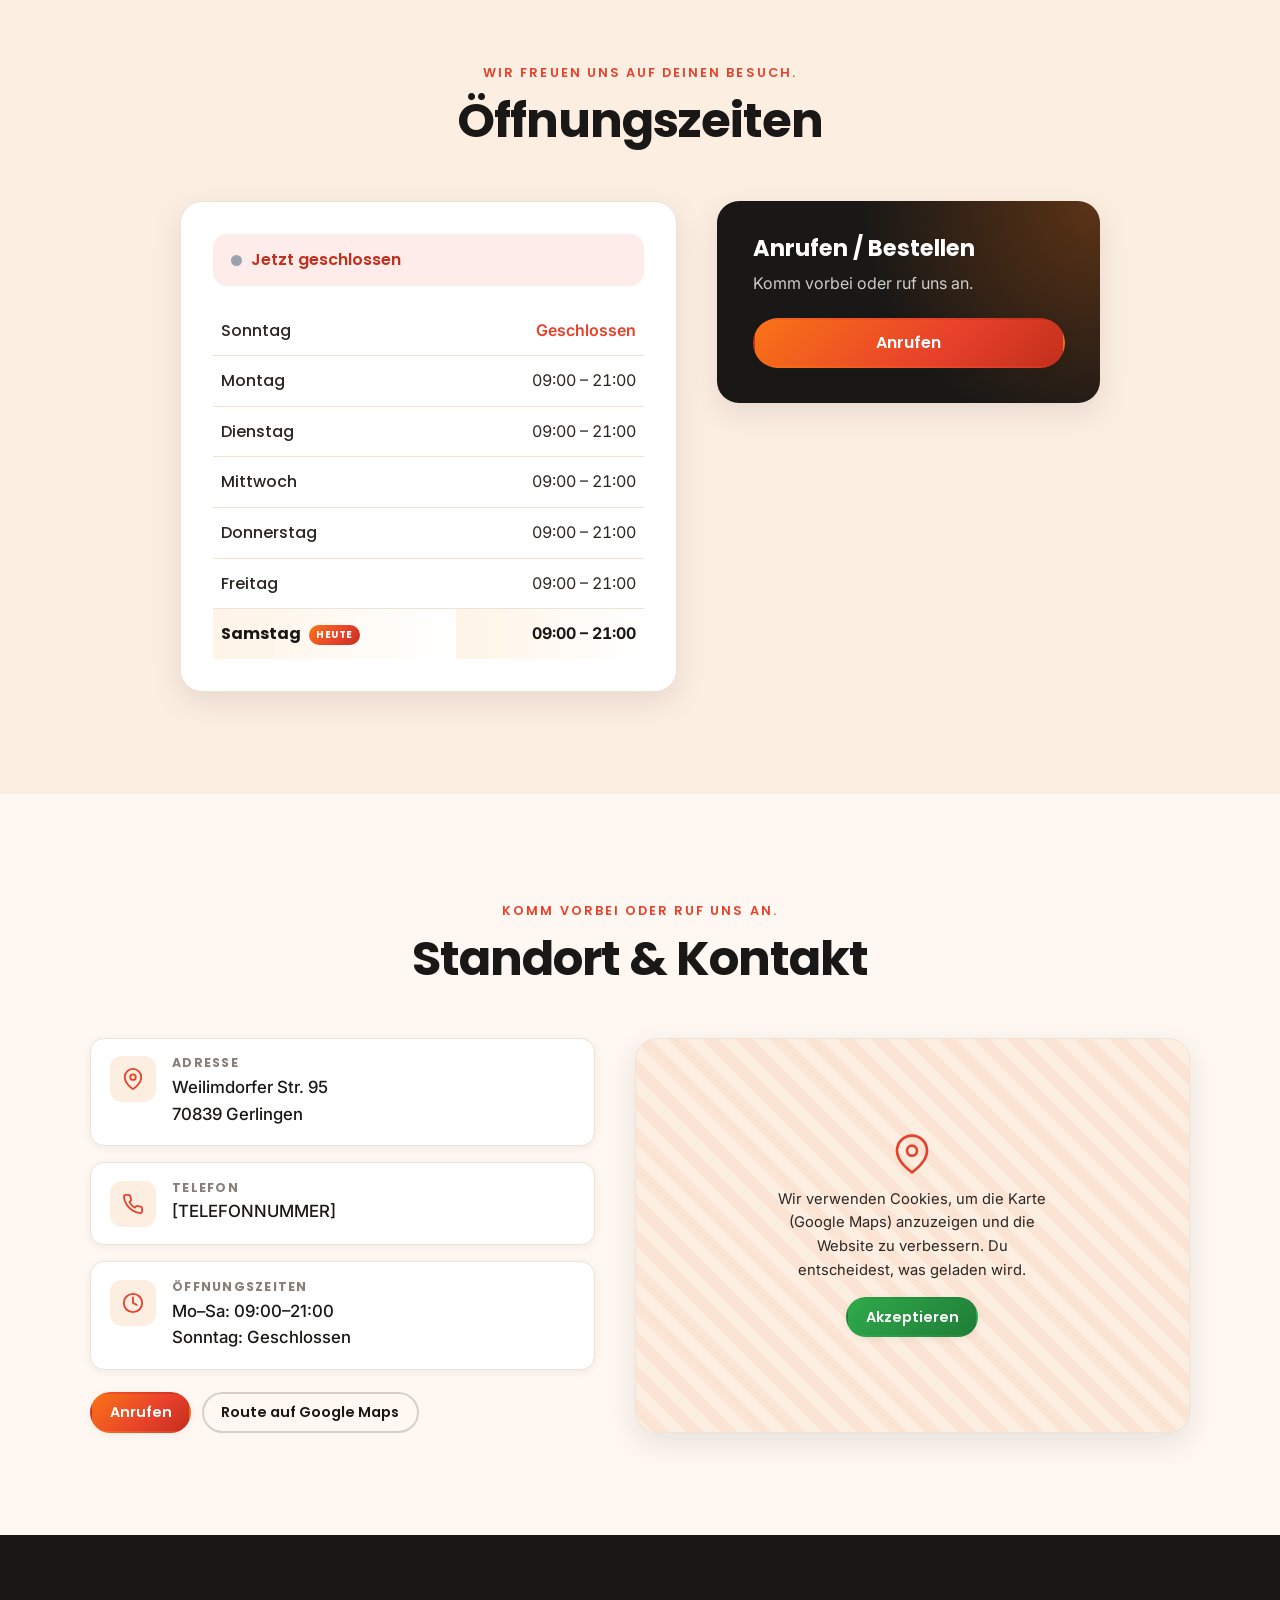
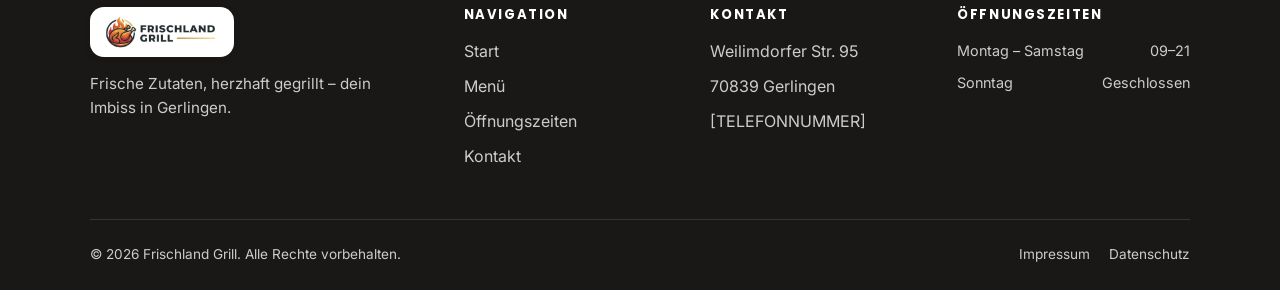
==== commit 8a83db12: "feat: echtes Frischland-Grill-Logo + Favicon einbinden - Logo (assets/logo/frischland-grill-logo.png" ====
--- a/index.html
+++ b/index.html
@@ -18,11 +18,9 @@
     />
     <meta property="og:type" content="restaurant" />
 
-    <!-- Favicon (Platzhalter-Emoji) -->
-    <link
-      rel="icon"
-      href="data:image/svg+xml,<svg xmlns='http://www.w3.org/2000/svg' viewBox='0 0 100 100'><text y='.9em' font-size='90'>🔥</text></svg>"
-    />
+    <!-- Favicon: Frischland-Grill-Logo (Hähnchen-Emblem) -->
+    <link rel="icon" type="image/svg+xml" href="assets/logo/favicon.svg" />
+    <link rel="apple-touch-icon" href="assets/logo/favicon.svg" />
 
     <!-- Fonts -->
     <link rel="preconnect" href="https://fonts.googleapis.com" />
@@ -38,13 +36,14 @@
     <!-- ============================ NAVBAR ============================ -->
     <header class="navbar" id="navbar">
       <div class="navbar__inner">
-        <!-- Logo-Platzhalter: später durch <img src="assets/logo/frischland-grill.svg"> ersetzen -->
         <a href="#start" class="brand" aria-label="Frischland Grill – Startseite">
-          <span class="brand__mark" aria-hidden="true">🔥</span>
-          <span class="brand__text">
-            <strong>Frischland</strong> Grill
-            <small>Frisch · Vom Grill</small>
-          </span>
+          <img
+            src="assets/logo/frischland-grill-logo.png"
+            alt="Frischland Grill"
+            class="brand__logo"
+            width="756"
+            height="240"
+          />
         </a>
 
         <div class="nav__menu">
@@ -267,11 +266,13 @@
         <div class="footer__grid">
           <div class="footer__col">
             <a href="#start" class="brand">
-              <span class="brand__mark" aria-hidden="true">🔥</span>
-              <span class="brand__text">
-                <strong>Frischland</strong> Grill
-                <small>Frisch · Vom Grill</small>
-              </span>
+              <img
+                src="assets/logo/frischland-grill-logo.png"
+                alt="Frischland Grill"
+                class="brand__logo"
+                width="756"
+                height="240"
+              />
             </a>
             <p class="footer__tagline" data-i18n="footer.tagline">
               Frische Zutaten, herzhaft gegrillt – dein Imbiss in Gerlingen.
--- a/css/styles.css
+++ b/css/styles.css
@@ -261,51 +261,29 @@
 .brand {
   display: inline-flex;
   align-items: center;
-  gap: 0.6rem;
-  font-family: var(--font-display);
-  font-weight: 800;
-  font-size: 1.25rem;
-  letter-spacing: -0.01em;
-  color: var(--charcoal);
-}
-
-.brand__mark {
-  display: grid;
-  place-items: center;
-  width: 42px;
-  height: 42px;
-  border-radius: 12px;
-  background: var(--grad-fire);
-  color: #fff;
-  font-size: 1.35rem;
+  padding: 6px 12px;
+  background: #fff;
+  border-radius: 14px;
   box-shadow: var(--shadow-sm);
+  line-height: 0;
+  transition: transform 0.2s ease, box-shadow 0.2s ease;
+}
+
+.brand:hover {
+  transform: translateY(-1px);
+  box-shadow: var(--shadow-md, 0 8px 20px rgba(0, 0, 0, 0.12));
+}
+
+.brand__logo {
+  display: block;
+  height: 40px;
+  width: auto;
   flex-shrink: 0;
 }
 
-.brand__text strong {
-  color: var(--fire);
-}
-
-.brand__text small {
-  display: block;
-  font-family: var(--font-body);
-  font-weight: 500;
-  font-size: 0.62rem;
-  letter-spacing: 0.22em;
-  text-transform: uppercase;
-  color: var(--muted);
-}
-
 /* Auf transparenter Navbar (über Hero) heller Text */
-.navbar:not(.is-scrolled) .brand,
 .navbar:not(.is-scrolled) .nav-link {
   color: #fff;
-}
-.navbar:not(.is-scrolled) .brand__text small {
-  color: rgba(255, 255, 255, 0.75);
-}
-.navbar:not(.is-scrolled) .brand__text strong {
-  color: #ffd9b0;
 }
 
 .nav__menu {
@@ -985,14 +963,10 @@
 }
 
 .footer .brand {
-  color: #fff;
   margin-bottom: 0.9rem;
 }
-.footer .brand__text small {
-  color: rgba(255, 255, 255, 0.6);
-}
-.footer .brand__text strong {
-  color: var(--ember-soft);
+.footer .brand__logo {
+  height: 38px;
 }
 
 .footer__tagline {
